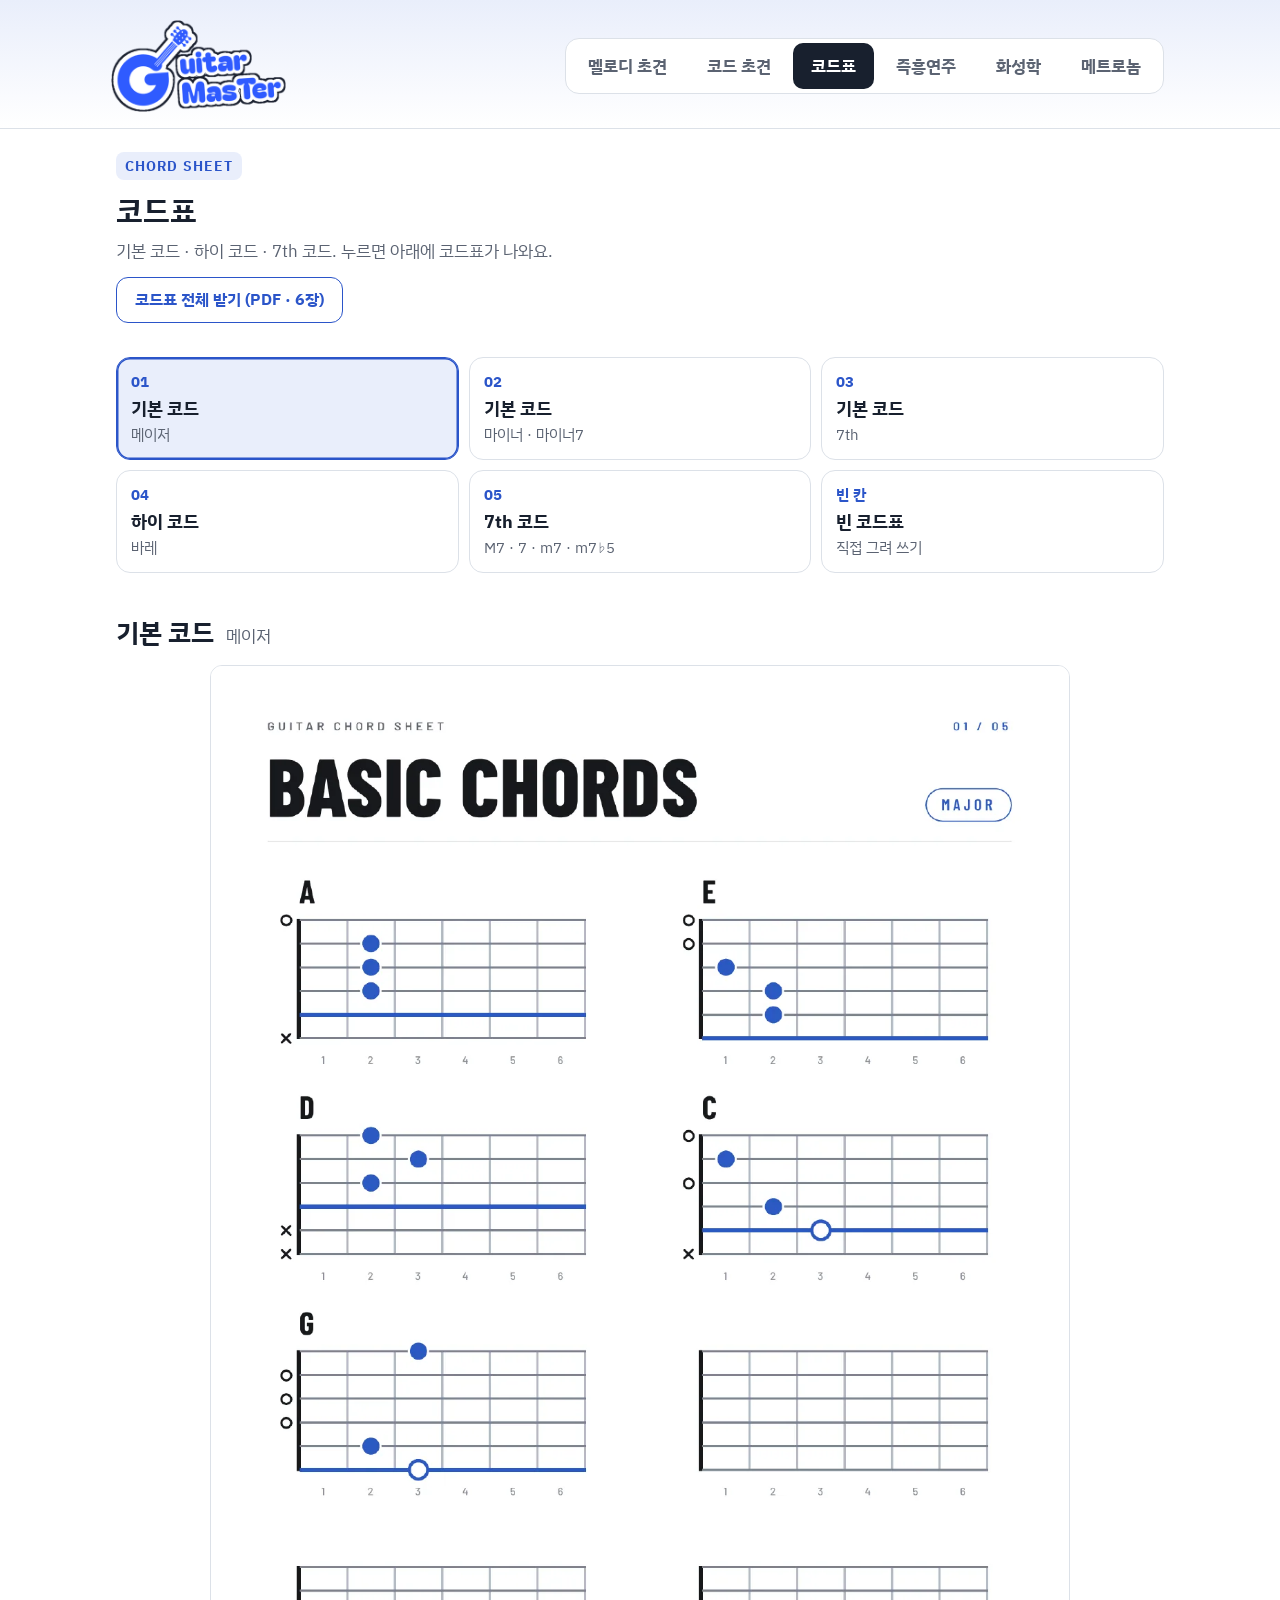
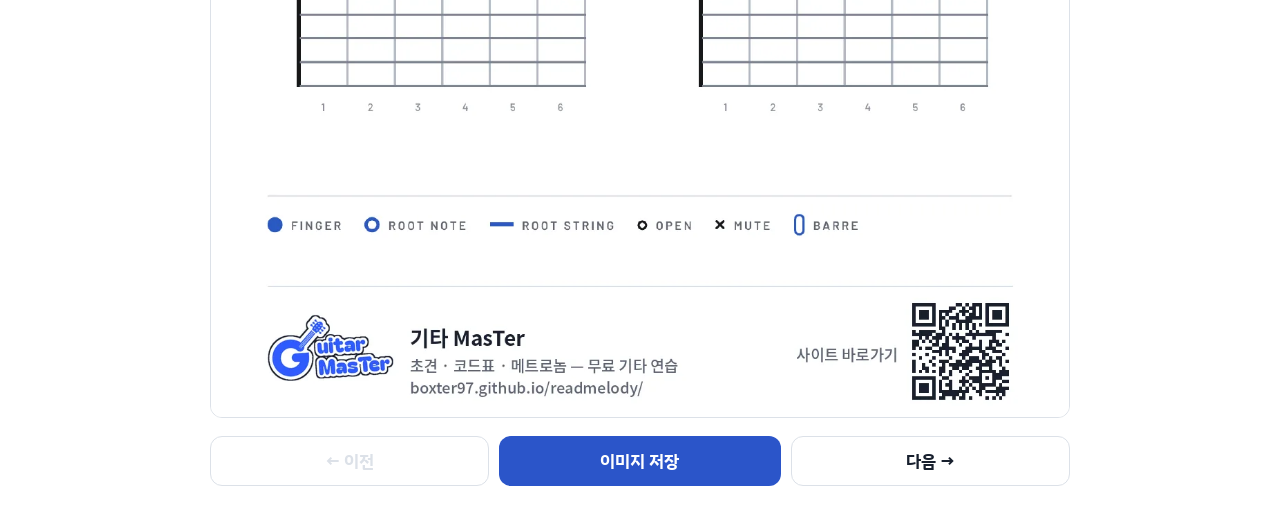
==== book/index.html @ c4b72bbf "브라우저 탭 아이콘: 로고의 기타 모양 G Co-Authored-By: Claude Opus 5.5 <noreply@anthropic.com> Claude-Session: http" ====
<!doctype html>
<html lang="ko"><head><meta charset="utf-8">
<meta name="viewport" content="width=device-width,initial-scale=1">
<title>코드표 | 기타 MasTer</title>
<link rel="icon" href="../favicon.ico" sizes="any">
<link rel="icon" type="image/png" href="../favicon.png">
<link rel="apple-touch-icon" href="../apple-touch-icon.png">
<meta http-equiv="refresh" content="0; url=../chords/">
<link rel="canonical" href="../chords/">
</head><body><p><a href="../chords/">코드표로 이동</a></p>
<script>location.replace('../chords/'+location.hash.replace(/#song-.*/,''));</script>
</body></html>
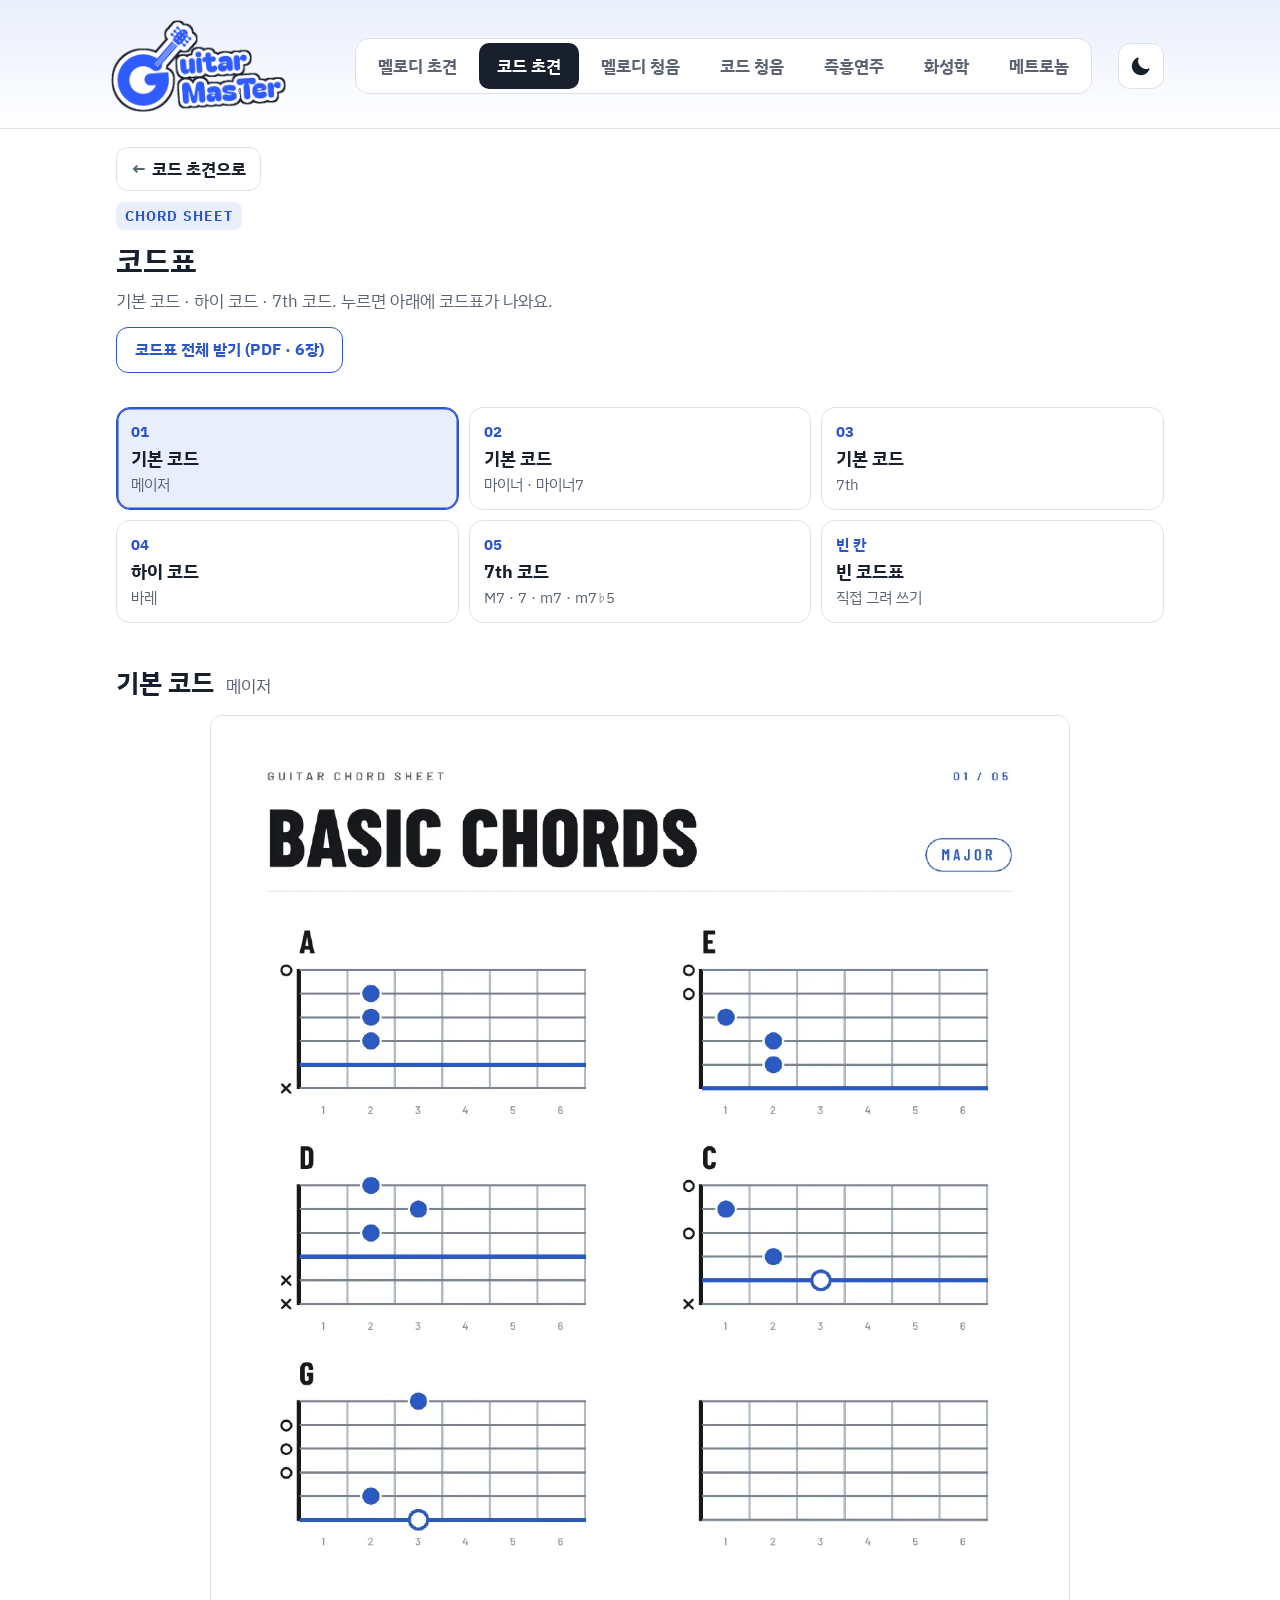
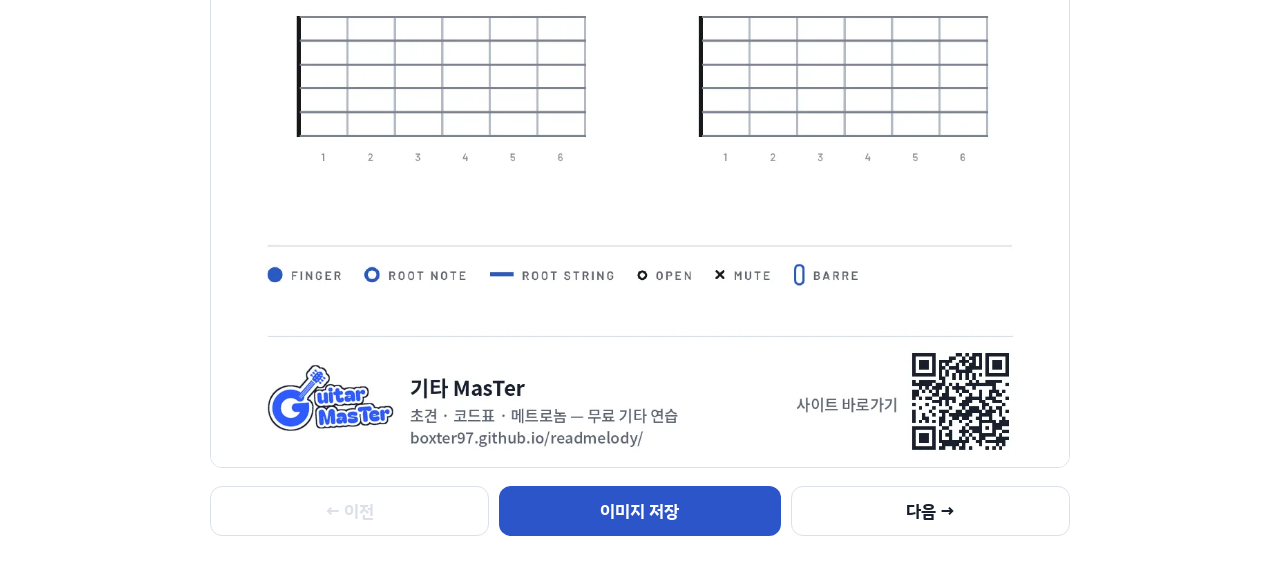
==== commit cbcac063: "탭 아이콘을 파란 G 글자로 (기타 모양 대신) Co-Authored-By: Claude Opus 5.5 <noreply@anthropic.com> Claude-Session: h" ====
--- a/book/index.html
+++ b/book/index.html
@@ -2,9 +2,9 @@
 <html lang="ko"><head><meta charset="utf-8">
 <meta name="viewport" content="width=device-width,initial-scale=1">
 <title>코드표 | 기타 MasTer</title>
-<link rel="icon" href="../favicon.ico" sizes="any">
-<link rel="icon" type="image/png" href="../favicon.png">
-<link rel="apple-touch-icon" href="../apple-touch-icon.png">
+<link rel="icon" href="../favicon.ico?v=2" sizes="any">
+<link rel="icon" type="image/png" href="../favicon.png?v=2">
+<link rel="apple-touch-icon" href="../apple-touch-icon.png?v=2">
 <meta http-equiv="refresh" content="0; url=../chords/">
 <link rel="canonical" href="../chords/">
 </head><body><p><a href="../chords/">코드표로 이동</a></p>
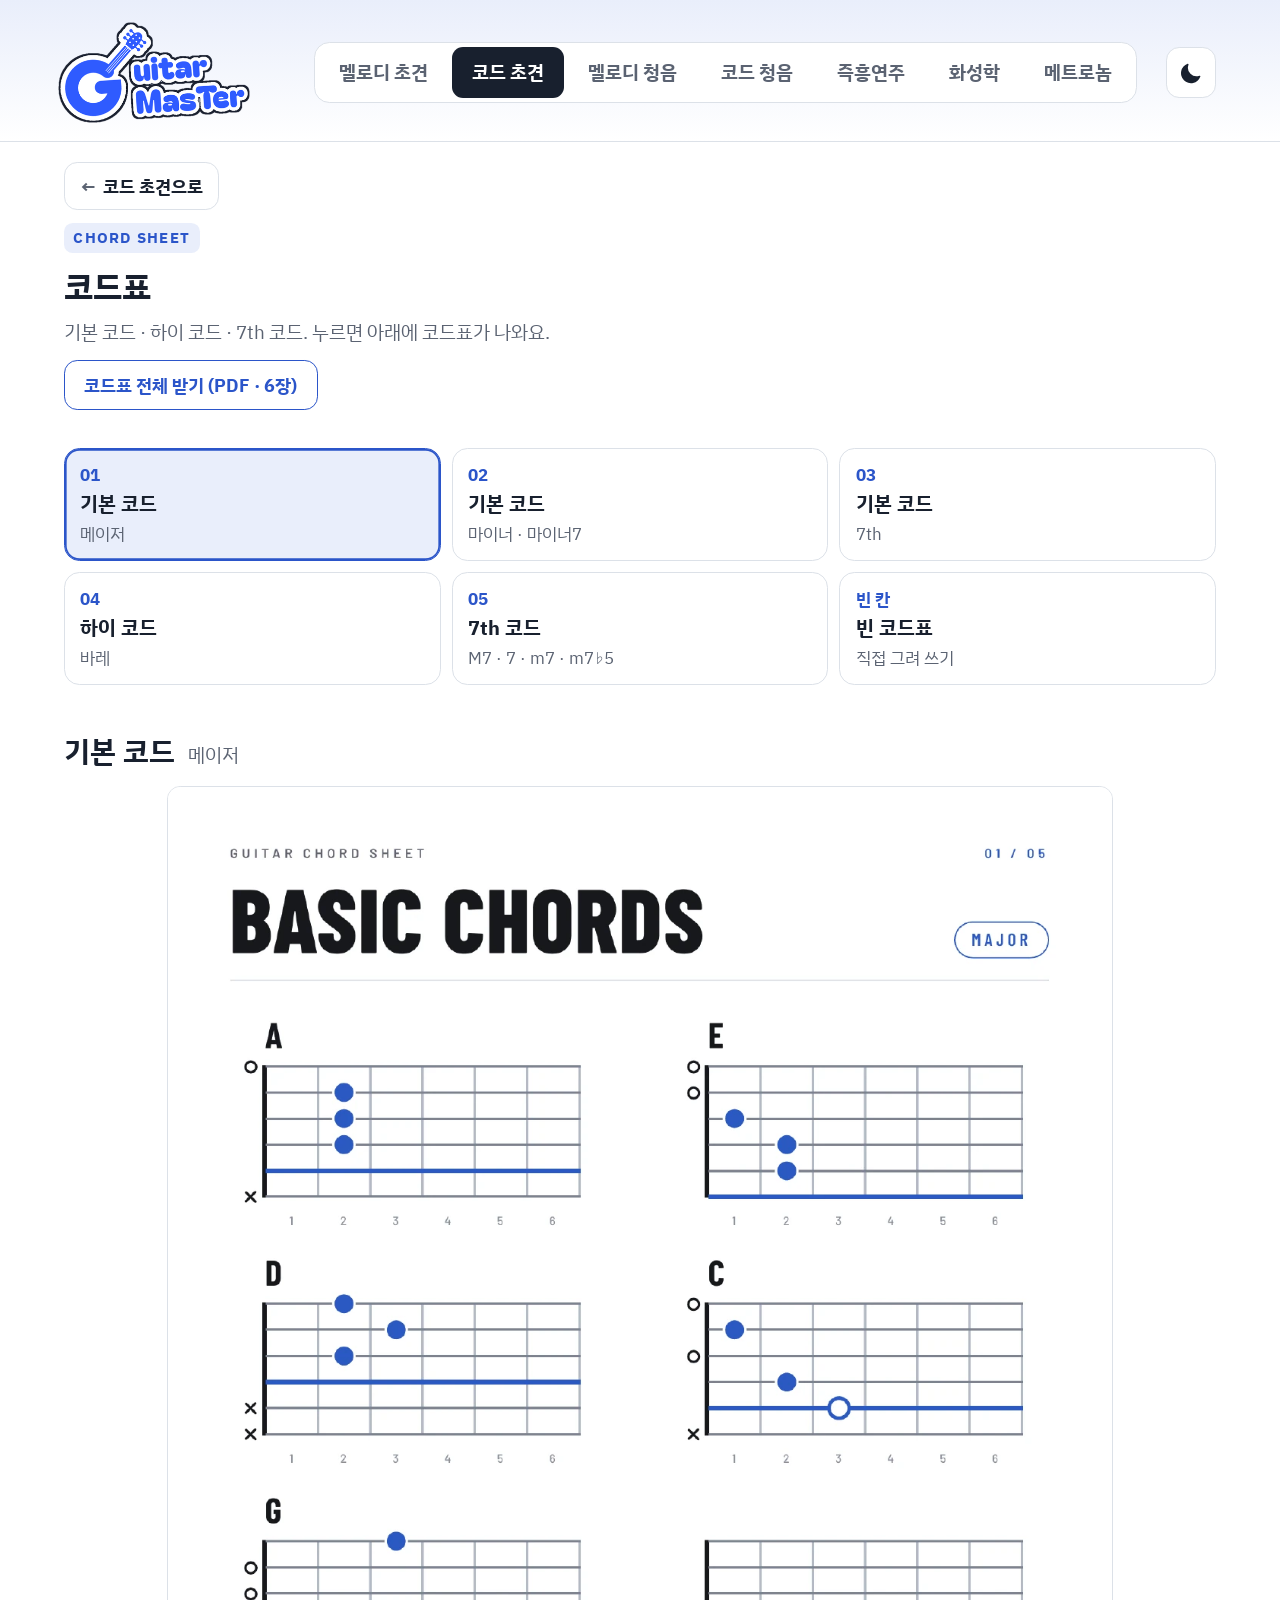
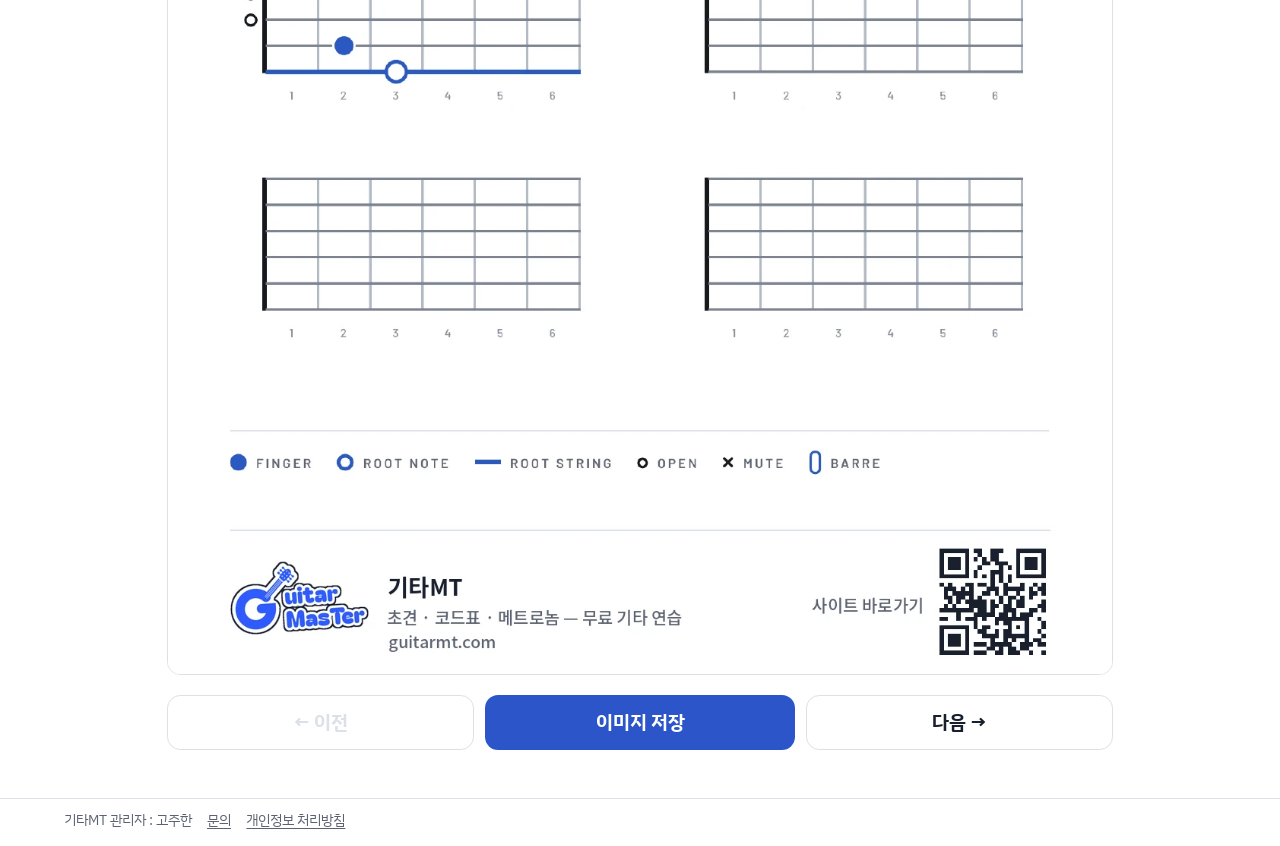
==== commit 28a43777: "사이트 이름을 기타MT로 통일 (탭 제목·꼬리말·개인정보 처리방침·코드표 그림/PDF·저장 파일 이름, 로고는 그대로) Co-Authored-By: Claude Opus 5.5 <" ====
--- a/book/index.html
+++ b/book/index.html
@@ -1,10 +1,10 @@
 <!doctype html>
 <html lang="ko"><head><meta charset="utf-8">
 <meta name="viewport" content="width=device-width,initial-scale=1">
-<title>코드표 | 기타 MasTer</title>
-<link rel="icon" href="../favicon.ico?v=2" sizes="any">
-<link rel="icon" type="image/png" href="../favicon.png?v=2">
-<link rel="apple-touch-icon" href="../apple-touch-icon.png?v=2">
+<title>코드표 | 기타MT</title>
+<link rel="icon" href="../favicon.ico?v=6" sizes="any">
+<link rel="icon" type="image/png" href="../favicon.png?v=6">
+<link rel="apple-touch-icon" href="../apple-touch-icon.png?v=6">
 <meta http-equiv="refresh" content="0; url=../chords/">
 <link rel="canonical" href="../chords/">
 </head><body><p><a href="../chords/">코드표로 이동</a></p>
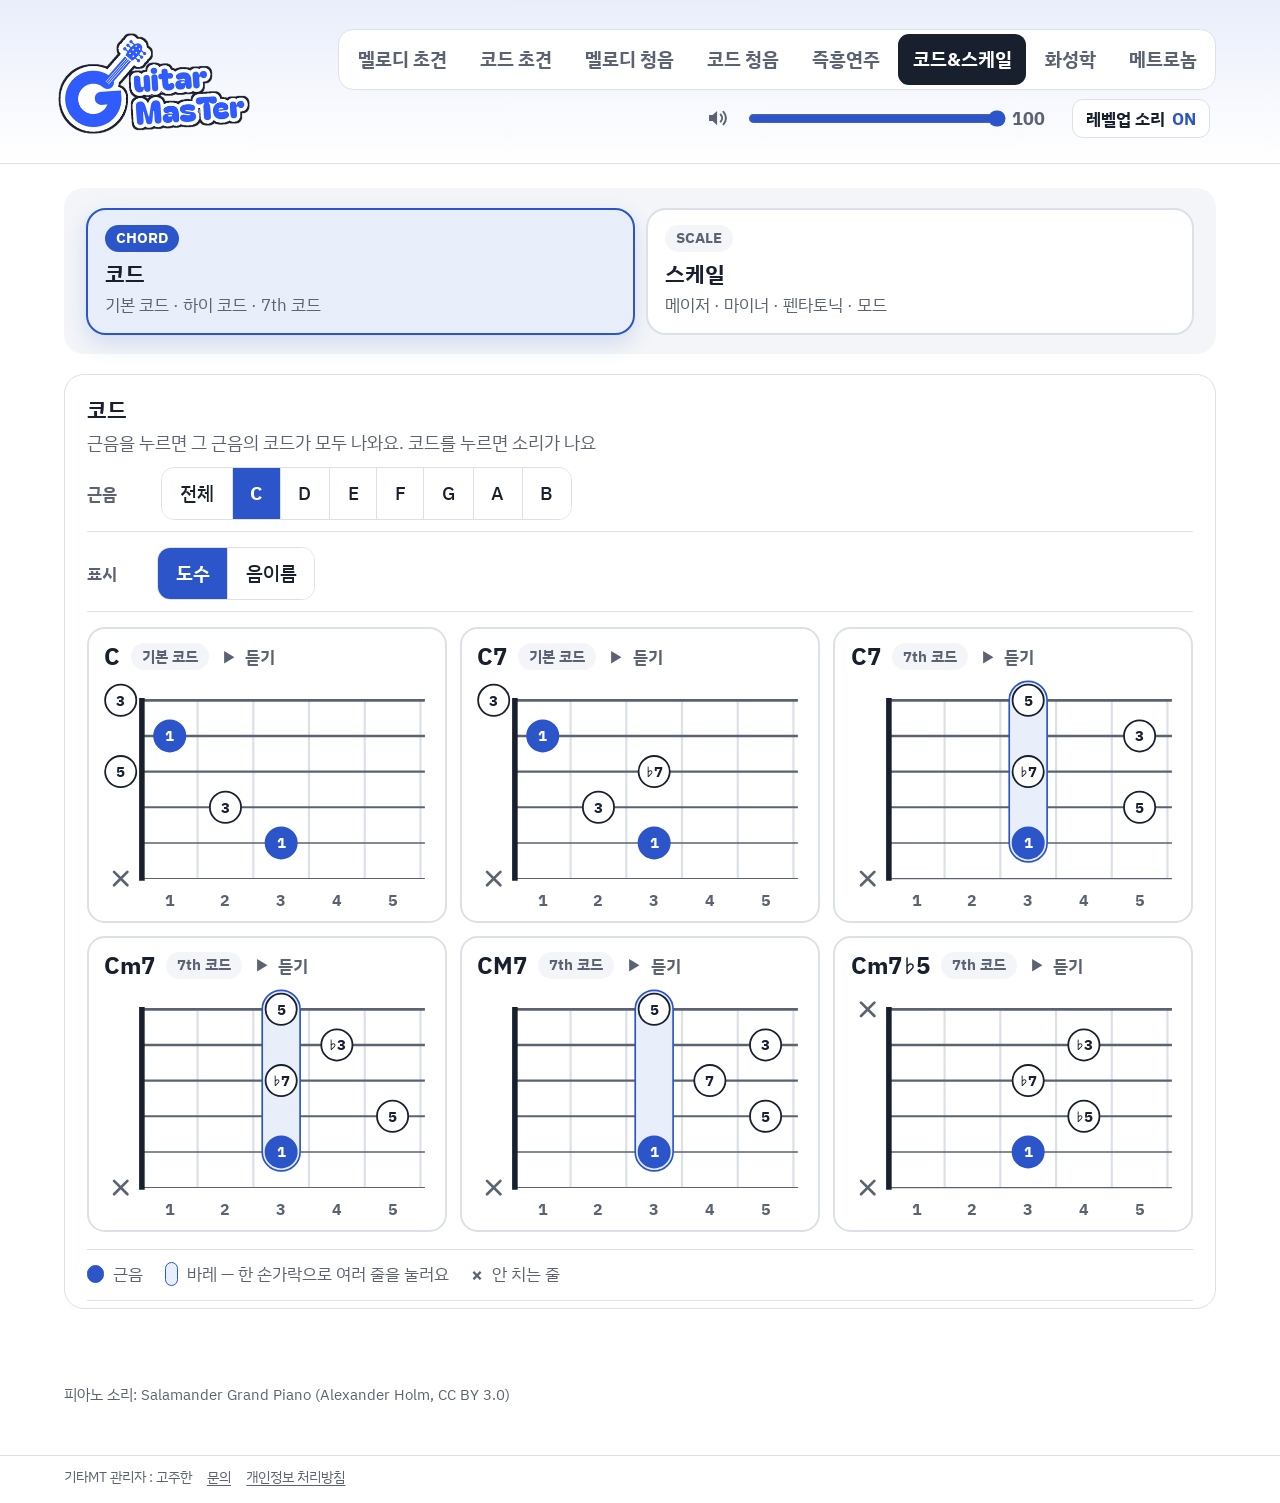
==== commit 26478779: "코드&스케일 페이지 추가, 코드표 페이지 제거 — K 요청 - chordscale/: 코드(근음을 누르면 그 근음의 코드 그림 모두) · 스케일(12키, 기본 5 + 모드 7, 큰" ====
--- a/book/index.html
+++ b/book/index.html
@@ -1,12 +1,12 @@
 <!doctype html>
 <html lang="ko"><head><meta charset="utf-8">
 <meta name="viewport" content="width=device-width,initial-scale=1">
-<title>코드표 | 기타MT</title>
+<title>코드&amp;스케일 | 기타MT</title>
 <link rel="icon" href="../favicon.ico?v=6" sizes="any">
 <link rel="icon" type="image/png" href="../favicon.png?v=6">
 <link rel="apple-touch-icon" href="../apple-touch-icon.png?v=6">
-<meta http-equiv="refresh" content="0; url=../chords/">
-<link rel="canonical" href="../chords/">
-</head><body><p><a href="../chords/">코드표로 이동</a></p>
-<script>location.replace('../chords/'+location.hash.replace(/#song-.*/,''));</script>
+<meta http-equiv="refresh" content="0; url=../chordscale/">
+<link rel="canonical" href="../chordscale/">
+</head><body><p><a href="../chordscale/">코드&amp;스케일로 이동</a></p>
+<script>location.replace('../chordscale/');</script>
 </body></html>
